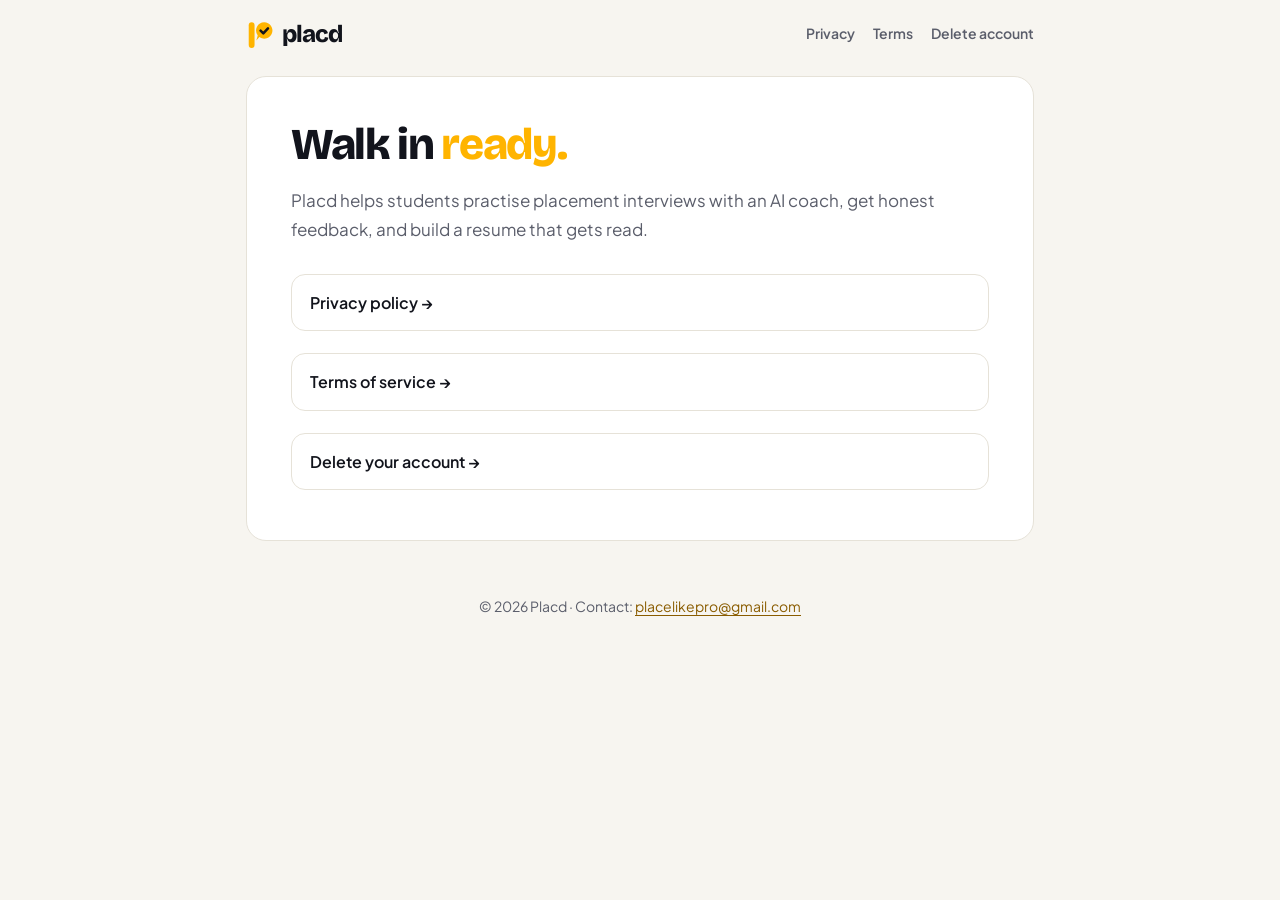
==== index.html @ 152ce254 "Rebrand legal pages to Placd and add terms of service Privacy policy, terms and account-deletion pag" ====
<!doctype html>
<html lang="en">
<head>
<meta charset="utf-8">
<meta name="viewport" content="width=device-width, initial-scale=1">
<title>Placd · Practice the interview. Get the offer.</title>
<meta name="description" content="Placd: AI mock interviews and resume coaching for campus placements.">
<link rel="preconnect" href="https://fonts.googleapis.com">
<link rel="preconnect" href="https://fonts.gstatic.com" crossorigin>
<link href="https://fonts.googleapis.com/css2?family=Bricolage+Grotesque:opsz,wght@12..96,700;12..96,800&family=Plus+Jakarta+Sans:wght@400;500;600;700&display=swap" rel="stylesheet">
<link rel="stylesheet" href="styles.css">
</head>
<body>
<header class="top">
  <a class="brand" href="index.html"><svg viewBox="14 14 72 72" width="28" height="28" aria-hidden="true"><rect x="21" y="20" width="15" height="66" rx="7.5" fill="#FFB400"/><path d="M61 20 A21 21 0 1 1 48.5 57.9 L40.5 67 L44.2 53.6 A21 21 0 0 1 61 20 Z" fill="#FFB400"/><path d="M51.5 41.5 L58.5 48.5 L70.5 35.5" fill="none" stroke="#12141C" stroke-width="6.5" stroke-linecap="round" stroke-linejoin="round"/></svg><span>placd</span></a>
  <nav><a href="privacy-policy.html">Privacy</a><a href="terms.html">Terms</a><a href="delete-account.html">Delete account</a></nav>
</header>
<main>
<section class="hero">
  <h1>Walk in <span>ready.</span></h1>
  <p class="intro">Placd helps students practise placement interviews with an AI coach, get honest feedback, and build a resume that gets read.</p>
  <ul class="links">
    <li><a href="privacy-policy.html">Privacy policy →</a></li>
    <li><a href="terms.html">Terms of service →</a></li>
    <li><a href="delete-account.html">Delete your account →</a></li>
  </ul>
</section>
</main>
<footer>
  <p>© 2026 Placd · Contact: <a href="mailto:placelikepro@gmail.com">placelikepro@gmail.com</a></p>
</footer>
</body>
</html>
---- styles.css ----
:root{--bg:#F7F5F0;--surface:#fff;--text:#12141C;--muted:#5B5E6B;--border:#E6E2D8;--brand:#FFB400;--link:#8A5C00}
@media (prefers-color-scheme:dark){:root{--bg:#0D0F14;--surface:#171A22;--text:#F4F2EC;--muted:#A6A9B5;--border:#262A35;--link:#FFC94D}}
*{box-sizing:border-box}
html{-webkit-text-size-adjust:100%}
body{margin:0;background:var(--bg);color:var(--text);font:16px/1.7 "Plus Jakarta Sans",system-ui,-apple-system,"Segoe UI",sans-serif}
a{color:var(--link);text-underline-offset:3px}
.top{display:flex;flex-wrap:wrap;gap:12px 24px;align-items:center;justify-content:space-between;max-width:820px;margin:0 auto;padding:20px 16px}
.brand{display:flex;align-items:center;gap:8px;text-decoration:none;color:var(--text);font:800 24px/1 "Bricolage Grotesque",sans-serif;letter-spacing:-.04em}
nav{display:flex;flex-wrap:wrap;gap:4px 18px;font-weight:600;font-size:14px}
nav a{color:var(--muted);text-decoration:none}
nav a[aria-current=page],nav a:hover{color:var(--text)}
main{max-width:820px;margin:0 auto;padding:8px 16px 40px}
article,.hero{background:var(--surface);border:1px solid var(--border);border-radius:20px;padding:clamp(20px,5vw,44px)}
h1{font:800 clamp(30px,6vw,44px)/1.1 "Bricolage Grotesque",sans-serif;letter-spacing:-.03em;margin:0 0 8px}
h2{font:700 20px/1.3 "Bricolage Grotesque",sans-serif;margin:32px 0 8px}
.eyebrow{margin:0 0 6px;font-weight:700;font-size:12px;letter-spacing:.12em;text-transform:uppercase;color:var(--muted)}
.updated{color:var(--muted);font-size:14px;margin:0 0 20px}
.intro{font-size:17px;color:var(--muted)}
ul{padding-left:22px}li{margin:6px 0}
li::marker{color:var(--brand)}
.hero h1 span{color:var(--brand)}
.links{list-style:none;padding:0;margin:24px 0 0;display:grid;gap:10px}
.links a{display:block;padding:14px 18px;border:1px solid var(--border);border-radius:14px;text-decoration:none;color:var(--text);font-weight:600}
.links a:hover{border-color:var(--text)}
footer{max-width:820px;margin:0 auto;padding:0 16px 40px;color:var(--muted);font-size:14px;text-align:center}
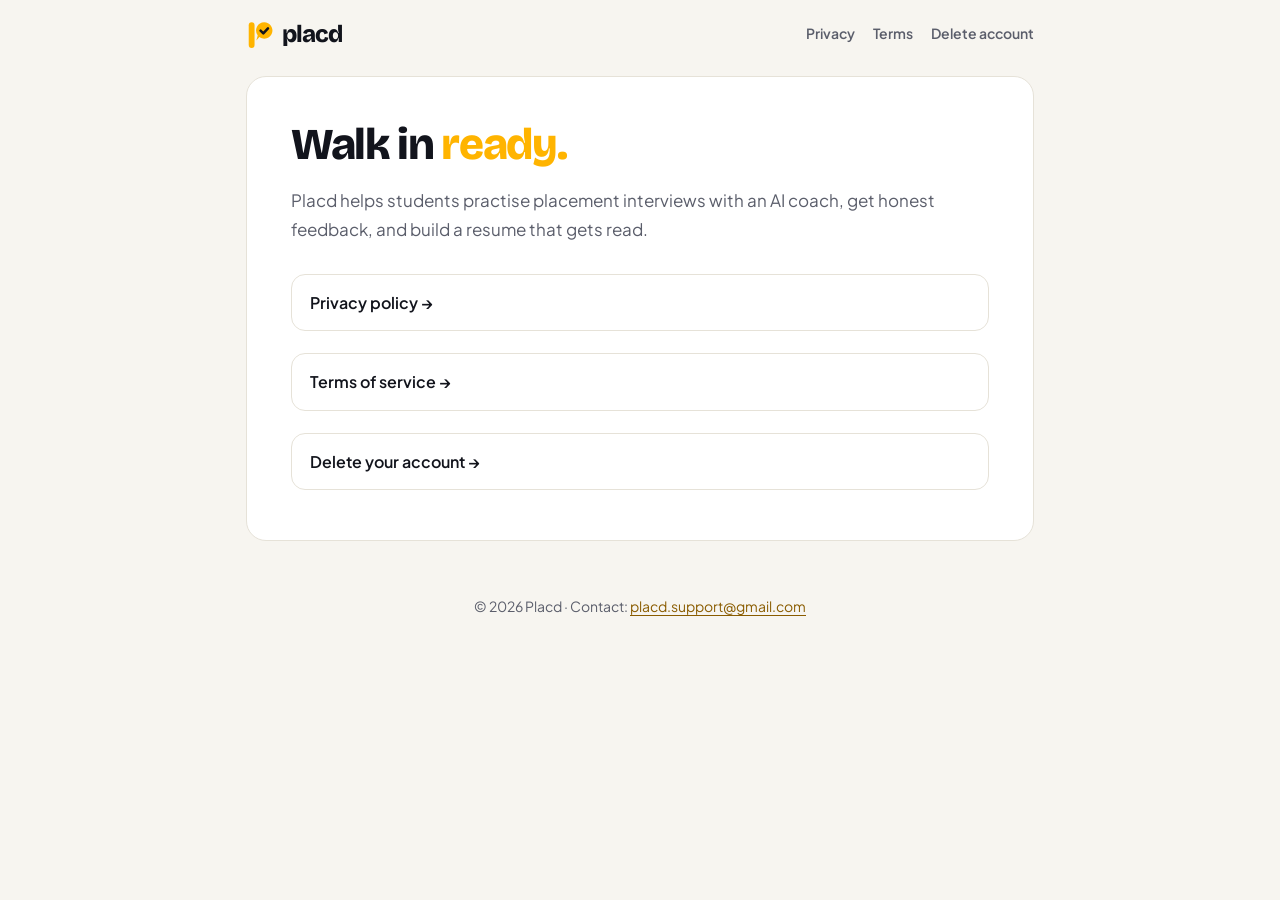
==== commit 38e1f7d4: "Update support email to placd.support@gmail.com Co-Authored-By: Claude Opus 5.5 <noreply@anthropic.c" ====
--- a/index.html
+++ b/index.html
@@ -27,7 +27,7 @@
 </section>
 </main>
 <footer>
-  <p>© 2026 Placd · Contact: <a href="mailto:placelikepro@gmail.com">placelikepro@gmail.com</a></p>
+  <p>© 2026 Placd · Contact: <a href="mailto:placd.support@gmail.com">placd.support@gmail.com</a></p>
 </footer>
 </body>
 </html>
